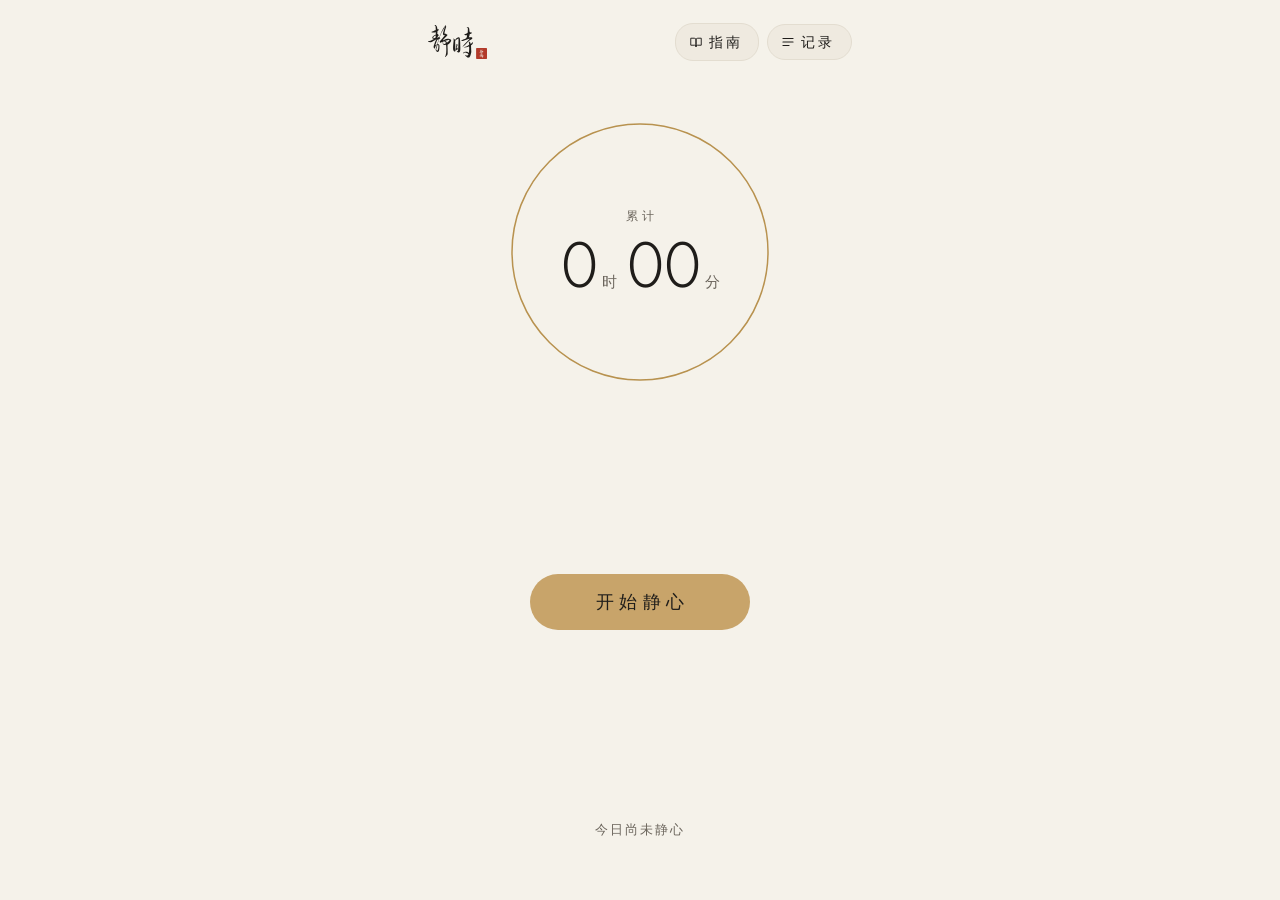
==== index.html @ 2accb222 "v0.6.0：首页加「指南」入口（含两张图解）；第一次在微信里打开时引导收进浮窗 Co-Authored-By: Claude Opus 5.5 <noreply@anthropic.com>" ====
<!doctype html>
<html lang="zh-CN">
<head>
<meta charset="utf-8">
<meta name="viewport" content="width=device-width, initial-scale=1, viewport-fit=cover">
<meta name="theme-color" content="#F5F2EA">
<meta name="apple-mobile-web-app-capable" content="yes">
<meta name="mobile-web-app-capable" content="yes">
<meta name="apple-mobile-web-app-status-bar-style" content="default">
<meta name="apple-mobile-web-app-title" content="静时">
<meta name="format-detection" content="telephone=no">
<meta name="robots" content="noindex, nofollow">
<title>静时</title>
<meta name="description" content="只记录静心的时长。放下手机开始，拿起或解锁自动停止；超过五分半才计入累计。">
<meta property="og:type" content="website">
<meta property="og:title" content="静时 · 静心计时">
<meta property="og:description" content="只记录静心的时长。放下手机开始，拿起或解锁自动停止；超过五分半才计入累计。">
<meta property="og:url" content="https://artemislin.github.io/jingshi/">
<meta property="og:image" content="https://artemislin.github.io/jingshi/icons/icon-512.png">
<meta property="og:image:width" content="512">
<meta property="og:image:height" content="512">
<meta itemprop="name" content="静时 · 静心计时">
<meta itemprop="description" content="只记录静心的时长。放下手机开始，拿起或解锁自动停止；超过五分半才计入累计。">
<meta itemprop="image" content="https://artemislin.github.io/jingshi/icons/icon-512.png">
<link rel="manifest" href="manifest.webmanifest">
<link rel="apple-touch-icon" href="icons/icon-180.png">
<link rel="icon" href="icons/icon-180.png">
<link rel="preload" href="fonts/jost.woff2" as="font" type="font/woff2" crossorigin>
<link rel="stylesheet" href="css/app.css">
<script type="module" src="js/app.js"></script>
</head>
<body>
<img src="icons/icon-512.png" alt="" aria-hidden="true" width="300" height="300" style="position:absolute;left:-9999px;top:0;width:300px;height:300px">

<main id="home" class="screen">
  <header class="bar">
    <img class="logo" src="icons/logo.svg" alt="静时">
    <div class="bar-right">
    <a id="toGuide" class="tab" href="guide.html">
      <svg width="14" height="14" viewBox="0 0 24 24" aria-hidden="true"><path d="M3 5.5h6a3 3 0 0 1 3 3V20a2.5 2.5 0 0 0-2.5-2.5H3zM21 5.5h-6a3 3 0 0 0-3 3V20a2.5 2.5 0 0 1 2.5-2.5H21z" fill="none" stroke="currentColor" stroke-width="1.6" stroke-linejoin="round"></path></svg>
      <span>指南</span>
    </a>
    <button id="toRecords" class="tab" type="button">
      <svg width="14" height="14" viewBox="0 0 14 14" aria-hidden="true"><path d="M2 3.5h10M2 7h10M2 10.5h6" fill="none" stroke="currentColor" stroke-width="1.2" stroke-linecap="round"></path></svg>
      <span>记录</span>
      <span class="dot" id="recDot" hidden></span>
    </button>
    </div>
  </header>
  <div class="ring" id="ring">
    <svg width="264" height="264" viewBox="0 0 264 264" aria-hidden="true">
      <circle cx="132" cy="132" r="128" fill="none" stroke="#B8924F" stroke-width="1.5"></circle>
    </svg>
    <div class="ring-in">
      <div class="label">累计</div>
      <div class="total" id="total">
        <span class="num" id="totH">0</span><span class="unit">时</span>
        <span class="num" id="totM">00</span><span class="unit">分</span>
      </div>
    </div>
    <div class="gain" id="gain" aria-live="polite">本次 <span class="num" id="gainV"></span></div>
    <div class="miss" id="miss" aria-live="polite">本次 <span class="num" id="missV"></span><span class="seal">不<br>计</span></div>
  </div>
  <div class="cta"><button id="start" class="pill" type="button">开始静心</button></div>
  <footer class="today" id="today"></footer>
</main>

<section id="sit" class="sit" hidden aria-live="polite">
  <button class="count" id="count" type="button" aria-label="取消这次静心">
    <span class="count-n" id="countN">5</span>
    <span class="count-tip">再点一下取消</span>
  </button>
  <div class="core">
    <div class="halo" aria-hidden="true"></div>
    <div class="core-glow" aria-hidden="true"></div>
    <div class="sit-title" id="sitTitle">进入静心</div>
    <svg class="phrase" viewBox="0 0 291.1 103.4" role="img" aria-label="静心中"><path d="M22.1 0.3L22.1 0.3Q24.5-0.1 24.9 0.1Q25.3 0.3 26.1 1.5L26.1 1.5Q27.7 3.1 28.1 3.9L28.1 3.9Q29.7 7.1 30.1 12.3L30.1 12.3Q30.1 13.1 30.3 13.5Q30.5 13.9 31.3 13.5L31.3 13.5Q32.1 13.5 32.7 14.1Q33.3 14.7 34.5 14.9Q35.7 15.1 35.7 15.5L35.7 15.5Q35.7 15.9 32.1 18.7L32.1 18.7Q30.5 19.5 30.5 19.9L30.5 19.9Q30.5 20.7 30.3 24.3Q30.1 27.9 30.1 28.7L30.1 28.7Q30.5 29.1 30.9 29.1L30.9 29.1Q32.5 29.5 32.9 30.3L32.9 30.3Q32.9 30.7 33.7 31.3Q34.5 31.9 34.5 32.3L34.5 32.3Q34.5 34.3 32.9 35.5L32.9 35.5Q32.1 36.3 31.3 37.5Q30.5 38.7 30.1 39.5L30.1 39.5Q28.5 40.3 28.9 41.1L28.9 41.1Q29.7 41.1 29.7 41.1L29.7 41.1Q30.1 41.1 31.1 40.5Q32.1 39.9 32.1 39.9L32.1 39.9Q32.5 39.5 34.5 39.5Q36.5 39.5 36.7 39.1Q36.9 38.7 37.9 35.3Q38.9 31.9 39.3 31.1L39.3 31.1L40.9 27.9Q42.9 23.5 45.9 17.1Q48.9 10.7 51.7 7.5L51.7 7.5L52.9 5.1Q53.7 3.9 54.3 2.9Q54.9 1.9 55.1 1.3Q55.3 0.7 55.7 0.7L55.7 0.7Q55.7 0.7 56.9 1.9Q58.1 3.1 58.1 3.5L58.1 3.5Q58.1 4.3 58.3 4.7Q58.5 5.1 58.3 6.1Q58.1 7.1 57.9 8.3Q57.7 9.5 56.1 12.7L56.1 12.7Q54.9 17.1 53.7 22.3Q52.5 27.5 52.9 27.5L52.9 27.5Q52.9 27.9 54.9 27.9L54.9 27.9Q56.9 27.9 57.7 28.3Q58.5 28.7 59.7 29.5L59.7 29.5Q60.1 29.9 61.3 30.9Q62.5 31.9 62.5 32.5Q62.5 33.1 61.3 34.3Q60.1 35.5 59.5 36.5Q58.9 37.5 58.5 37.5L58.5 37.5Q56.9 37.9 53.3 43.1L53.3 43.1Q47.7 49.1 48.1 49.5L48.1 49.5Q48.5 49.5 51.3 48.3L51.3 48.3Q58.5 45.1 63.3 44.7L63.3 44.7Q68.9 43.9 71.3 46.3L71.3 46.3Q72.9 47.1 73.3 47.1L73.3 47.1Q73.7 47.5 74.1 48.5Q74.5 49.5 74.5 50.7L74.5 50.7Q74.1 51.5 73.5 53.1Q72.9 54.7 71.3 56.3L71.3 56.3Q70.5 57.5 68.5 59.3Q66.5 61.1 65.7 61.9L65.7 61.9Q63.3 63.1 63.1 63.5Q62.9 63.9 62.9 64.3L62.9 64.3Q62.9 65.1 62.9 71.9L62.9 71.9Q63.3 77.1 63.3 84.1Q63.3 91.1 63.3 92.3L63.3 92.3Q62.9 95.1 61.9 97.1Q60.9 99.1 60.9 99.1L60.9 99.1Q60.5 99.1 60.3 98.9Q60.1 98.7 59.7 98.7L59.7 98.7Q58.9 99.5 57.7 102.3L57.7 102.3Q56.9 103.1 56.1 103.3Q55.3 103.5 55.1 103.3Q54.9 103.1 55.3 102.7L55.3 102.7Q55.7 101.1 56.9 97.5L56.9 97.5Q59.3 90.7 58.9 76.3L58.9 76.3Q58.9 69.5 58.5 67.5L58.5 67.5Q58.5 65.5 58.3 65.1Q58.1 64.7 57.7 64.3L57.7 64.3Q56.9 63.9 56.3 63.9Q55.7 63.9 53.9 64.1Q52.1 64.3 51.3 63.9L51.3 63.9Q48.9 63.1 47.7 60.3L47.7 60.3Q47.3 58.7 47.3 56.3Q47.3 53.9 46.9 53.9Q46.5 53.9 42.9 55.7Q39.3 57.5 39.1 57.5Q38.9 57.5 38.1 55.5L38.1 55.5Q37.7 53.9 37.9 53.5Q38.1 53.1 39.7 51.1L39.7 51.1Q45.3 45.1 50.5 38.3L50.5 38.3Q52.1 36.7 53.1 34.9Q54.1 33.1 53.7 32.3L53.7 32.3Q52.9 31.9 51.3 33.1L51.3 33.1Q50.5 33.1 49.7 31.9L49.7 31.9Q47.7 30.7 48.1 27.9L48.1 27.9Q48.1 25.9 49.7 21.1L49.7 21.1Q50.5 18.7 51.7 14.7L51.7 14.7Q53.7 7.5 54.5 5.9L54.5 5.9Q54.9 5.5 55.3 4.3Q55.7 3.1 55.7 2.7L55.7 2.7Q55.3 2.7 55.3 2.7Q55.3 2.7 54.5 4.1Q53.7 5.5 53.7 5.7Q53.7 5.9 53.1 7.1Q52.5 8.3 52.1 9.1L52.1 9.1Q52.1 10.3 50.5 12.9Q48.9 15.5 48.1 15.9L48.1 15.9Q47.7 16.3 47.3 17.7Q46.9 19.1 46.1 20.3L46.1 20.3Q42.9 24.7 38.5 36.3L38.5 36.3Q37.3 39.5 37.3 39.7Q37.3 39.9 38.5 41.1Q39.7 42.3 39.3 42.7L39.3 42.7Q39.3 43.5 37.3 44.7L37.3 44.7Q36.1 44.7 36.1 45.1L36.1 45.1Q35.7 45.5 33.5 52.7Q31.3 59.9 31.3 61.1L31.3 61.1Q31.3 61.5 32.5 61.5L32.5 61.5Q33.3 61.9 33.9 62.1Q34.5 62.3 35.7 63.9L35.7 63.9Q36.5 65.1 36.7 66.3Q36.9 67.5 36.9 70.3L36.9 70.3Q36.9 75.9 35.7 81.5L35.7 81.5Q35.3 84.3 33.9 85.5Q32.5 86.7 30.5 86.7L30.5 86.7Q28.9 86.7 26.9 84.3L26.9 84.3Q25.3 82.7 24.9 81.7Q24.5 80.7 24.5 79.1L24.5 79.1Q24.9 77.1 25.7 73.9L25.7 73.9Q28.9 64.3 28.5 64.3L28.5 64.3Q28.1 64.3 26.9 65.5L26.9 65.5Q25.7 66.7 24.7 68.1Q23.7 69.5 23.7 70.3L23.7 70.3Q23.7 71.1 22.9 72.7Q22.1 74.3 22.1 75.1L22.1 75.1Q22.1 75.9 21.9 76.1Q21.7 76.3 21.3 76.3L21.3 76.3Q20.9 76.3 20.7 76.1Q20.5 75.9 19.7 75.1L19.7 75.1Q17.3 71.9 18.1 69.9L18.1 69.9Q18.1 69.1 18.1 68.7L18.1 68.7Q18.1 66.7 20.9 60.3L20.9 60.3Q21.7 56.3 24.9 50.3L24.9 50.3Q27.3 45.9 26.9 45.9L26.9 45.9Q26.1 45.9 23.1 48.1Q20.1 50.3 17.3 51.5L17.3 51.5Q11.7 55.5 8.1 55.5L8.1 55.5Q4.9 56.3 2.1 54.3L2.1 54.3Q1.3 53.9 0.5 52.9Q-0.3 51.9 0.1 51.5L0.1 51.5Q0.1 51.5 2.1 51.7Q4.1 51.9 5.3 51.5L5.3 51.5Q6.9 51.1 12.9 48.3Q18.9 45.5 18.9 45.5L18.9 45.5Q18.9 45.1 17.9 44.3Q16.9 43.5 16.1 43.9L16.1 43.9Q15.3 43.9 14.5 43.3Q13.7 42.7 13.7 41.5L13.7 41.5Q13.7 38.7 16.1 36.3L16.1 36.3Q18.9 33.9 23.7 31.1L23.7 31.1L25.3 30.3L24.9 27.1Q24.9 23.5 24.9 23.5L24.9 23.5Q24.9 23.1 23.5 23.5Q22.1 23.9 21.7 23.9L21.7 23.9Q21.3 24.3 18.1 24.5Q14.9 24.7 13.7 24.3L13.7 24.3Q12.9 24.3 11.9 23.7Q10.9 23.1 10.9 22.3L10.9 22.3Q11.7 22.3 14.1 21.3Q16.5 20.3 16.5 20.3L16.5 20.3Q17.3 20.3 22.5 17.1L22.5 17.1Q24.9 16.3 24.9 15.9L24.9 15.9Q24.9 15.1 24.7 9.9Q24.5 4.7 24.1 3.9Q23.7 3.1 23.1 2.3Q22.5 1.5 21.7 1.5L21.7 1.5Q20.5 0.7 21.7 0.3L21.7 0.3Q21.7 0.3 22.1 0.3ZM24.9 37.1L24.9 37.1Q25.3 33.9 24.5 33.9L24.5 33.9Q24.5 33.9 22.9 34.3L22.9 34.3Q21.3 35.1 18.9 36.9Q16.5 38.7 16.5 39.5L16.5 39.5Q16.5 40.3 16.9 40.9Q17.3 41.5 17.7 41.5L17.7 41.5Q18.1 41.9 20.1 42.3L20.1 42.3Q22.9 43.1 23.7 41.1L23.7 41.1Q24.5 40.3 24.9 37.1ZM34.5 45.9L34.5 45.9Q33.7 45.5 32.9 45.9L32.9 45.9Q32.1 46.3 30.5 47.9Q28.9 49.5 28.5 50.7L28.5 50.7Q27.7 51.9 27.3 54.1Q26.9 56.3 26.1 57.5L26.1 57.5L24.9 61.5Q23.3 65.1 24.5 65.1L24.5 65.1Q24.5 65.1 25.7 64.3L25.7 64.3Q26.9 63.1 28.3 62.5Q29.7 61.9 29.7 61.5L29.7 61.5Q30.1 60.3 32.3 53.1Q34.5 45.9 34.5 45.9ZM68.5 48.3L68.5 48.3Q67.7 47.5 65.3 48.3L65.3 48.3Q62.5 48.7 58.9 49.7Q55.3 50.7 55.3 51.1L55.3 51.1Q55.3 51.5 56.5 51.9Q57.7 52.3 58.3 52.7Q58.9 53.1 59.7 54.7L59.7 54.7Q60.9 57.1 61.1 57.1Q61.3 57.1 62.9 55.9Q64.5 54.7 66.1 53.5L66.1 53.5Q68.1 51.9 68.7 50.3Q69.3 48.7 68.5 48.3ZM54.5 53.5L54.5 53.5Q52.1 52.7 50.1 53.1L50.1 53.1Q49.7 53.1 49.3 53.3Q48.9 53.5 48.5 54.3L48.5 54.3Q48.1 55.5 48.3 56.7Q48.5 57.9 48.9 58.7L48.9 58.7Q49.7 61.9 52.1 61.5L52.1 61.5Q52.5 61.5 54.7 60.5Q56.9 59.5 56.9 59.1L56.9 59.1Q58.1 58.7 56.9 56.7L56.9 56.7Q56.1 53.9 54.5 53.5ZM32.5 64.3L32.5 64.3Q32.1 63.9 31.5 63.5Q30.9 63.1 30.7 63.5Q30.5 63.9 30.1 66.3L30.1 66.3Q29.7 70.3 27.3 75.5L27.3 75.5Q26.1 79.1 26.9 80.3L26.9 80.3Q26.9 80.7 27.7 81.5L27.7 81.5Q28.9 83.1 29.7 82.9Q30.5 82.7 31.3 80.7L31.3 80.7Q32.5 78.3 33.1 73.1Q33.7 67.9 33.3 65.5L33.3 65.5Q32.9 64.7 32.5 64.3ZM110.1 44.7L110.1 44.7Q110.9 43.1 112.9 45.1L112.9 45.1Q114.1 47.1 117.3 52.3L117.3 52.3Q119.7 57.9 120.1 57.9L120.1 57.9Q120.1 57.9 121.3 56.7L121.3 56.7Q121.7 55.5 122.5 55.5Q123.3 55.5 123.3 58.9Q123.3 62.3 122.5 62.9Q121.7 63.5 123.3 66.3L123.3 66.3Q124.5 67.9 124.5 68.7Q124.5 69.5 123.3 69.9L123.3 69.9Q122.9 70.7 121.7 70.3Q120.5 69.9 119.7 69.9L119.7 69.9L118.5 69.9L115.7 67.9Q111.3 63.5 110.1 60.7Q108.9 57.9 108.9 53.1L108.9 53.1Q108.9 48.7 110.1 44.7ZM178.9 33.5L178.9 33.5Q183.3 32.7 188.9 37.1L188.9 37.1Q190.5 39.1 191.1 40.5Q191.7 41.9 192.9 44.7L192.9 44.7Q193.7 48.7 193.7 52.7Q193.7 56.7 192.9 57.9L192.9 57.9Q190.1 62.3 188.9 63.5Q187.7 64.7 185.7 65.1L185.7 65.1Q184.5 66.3 183.3 66.7L183.3 66.7Q182.9 67.1 182.1 67.1Q181.3 67.1 181.3 66.7L181.3 66.7Q181.3 66.3 182.9 63.9L182.9 63.9Q186.9 59.5 187.7 50.7L187.7 50.7Q188.5 41.9 184.5 37.1L184.5 37.1Q183.3 36.3 181.7 35.5Q180.1 34.7 179.7 34.7L179.7 34.7Q177.3 34.7 175.5 36.1Q173.7 37.5 167.3 43.1L167.3 43.1Q162.1 48.7 159.3 50.5Q156.5 52.3 152.5 52.3L152.5 52.3Q149.7 52.3 146.3 50.1Q142.9 47.9 140.9 45.1L140.9 45.1Q140.5 43.5 140.5 43.1L140.5 43.1Q139.7 42.7 140.5 42.7L140.5 42.7Q141.7 42.7 143.3 44.7L143.3 44.7Q144.9 45.1 146.9 46.3L146.9 46.3L150.5 47.9L152.5 47.5Q155.3 47.5 158.1 46.1Q160.9 44.7 168.5 39.1L168.5 39.1Q175.3 34.3 178.9 33.5ZM272.1 4.7L272.1 4.7Q274.5 5.9 275.3 8.3L275.3 8.3Q276.9 9.9 276.9 11.5L276.9 11.5Q277.3 17.1 276.1 18.3L276.1 18.3Q276.1 19.5 276.1 20.5Q276.1 21.5 275.3 23.9L275.3 23.9Q275.3 25.9 275.7 26.3Q276.1 26.7 277.3 26.7L277.3 26.7Q281.3 25.9 284.5 26.3L284.5 26.3Q285.7 26.3 287.7 26.9Q289.7 27.5 290.1 28.1Q290.5 28.7 290.9 29.9Q291.3 31.1 290.9 32.3L290.9 32.3Q290.5 34.7 285.7 39.9L285.7 39.9Q283.7 42.3 280.7 45.1Q277.7 47.9 276.9 48.3L276.9 48.3Q275.3 48.7 275.3 49.1L275.3 49.1Q274.5 50.7 274.5 57.9L274.5 57.9Q274.5 62.3 274.1 66.7L274.1 66.7Q273.3 75.9 274.1 86.7L274.1 86.7Q274.1 89.9 273.7 91.5Q273.3 93.1 272.7 94.1Q272.1 95.1 272.1 95.9L272.1 95.9Q271.7 96.7 271.1 98.1Q270.5 99.5 270.5 99.5L270.5 99.5Q268.9 99.5 268.5 96.3L268.5 96.3Q268.5 93.5 268.3 93.5Q268.1 93.5 267.3 87.1Q266.5 80.7 266.9 71.1Q267.3 61.5 267.3 57.5L267.3 57.5L267.3 52.3L265.3 52.3Q262.5 52.3 261.7 52.3L261.7 52.3Q261.3 52.3 260.1 50.9Q258.9 49.5 258.5 48.7L258.5 48.7Q258.1 47.5 258.1 45.3Q258.1 43.1 258.5 43.1L258.5 43.1Q258.9 43.1 260.1 43.9Q261.3 44.7 261.7 45.1L261.7 45.1Q262.5 46.7 264.5 46.7L264.5 46.7Q265.7 46.7 266.5 46.3L266.5 46.3L267.3 45.5L267.7 39.5Q267.7 33.9 267.1 33.7Q266.5 33.5 262.7 35.3Q258.9 37.1 257.7 38.3L257.7 38.3Q252.9 40.7 248.9 40.7L248.9 40.7Q245.7 40.7 244.1 39.5L244.1 39.5Q242.9 39.1 241.7 37.7Q240.5 36.3 240.5 35.9L240.5 35.9Q240.5 35.5 240.9 35.9L240.9 35.9Q240.9 35.9 242.1 35.9L242.1 35.9Q244.5 37.1 249.3 35.9L249.3 35.9Q253.7 33.9 258.1 32.7L258.1 32.7Q260.9 32.3 261.7 31.9L261.7 31.9Q266.5 30.3 267.7 29.1L267.7 29.1Q268.1 29.1 268.1 24.7Q268.1 20.3 268.5 16.1Q268.9 11.9 268.9 10.3L268.9 10.3Q269.3 8.7 269.1 8.1Q268.9 7.5 268.5 6.7L268.5 6.7Q267.7 4.7 267.9 4.3Q268.1 3.9 268.7 3.9Q269.3 3.9 270.5 4.1Q271.7 4.3 272.1 4.7ZM286.1 29.1L286.1 29.1Q285.7 27.9 281.7 28.7L281.7 28.7Q279.7 29.1 278.9 29.1L278.9 29.1Q276.9 29.1 276.1 30.3L276.1 30.3Q275.3 30.7 274.9 35.3Q274.5 39.9 274.9 39.9Q275.3 39.9 279.5 36.5Q283.7 33.1 284.1 32.3L284.1 32.3Q284.5 31.1 285.3 30.5Q286.1 29.9 286.1 29.1Z" fill="#1F1D1A"></path></svg>
  </div>
  <div class="sit-foot">
    <div class="sit-hint" id="sitHint">5 秒后进入静心状态
请不要离开此页面</div>
  </div>
</section>

<section id="records" class="screen" hidden>
  <header class="bar3">
    <button id="back" class="tab back" type="button">
      <svg width="8" height="14" viewBox="0 0 8 14" aria-hidden="true"><path d="M7 1 L1 7 L7 13" fill="none" stroke="currentColor" stroke-width="1.3" stroke-linecap="round" stroke-linejoin="round"></path></svg>
      <span>返回首页</span>
    </button>
    <button id="toBackup" class="tab backup" type="button">备份<span class="dot" id="bakDot" hidden></span></button>
  </header>
  <h1 class="page-title">静心记录</h1>
  <button class="warn" id="bakWarn" type="button" hidden></button>
  <div class="stats">
    <div class="stat"><span class="stat-k">累计</span><span class="stat-v"><span class="num" id="sH">0</span><small> 时 </small><span class="num" id="sM">00</span><small> 分</small></span></div>
    <div class="stat"><span class="stat-k">有效</span><span class="stat-v"><span class="num" id="sN">0</span><small> 次</small></span></div>
    <div class="stat"><span class="stat-k">已连续</span><span class="stat-v"><span class="num" id="sCur">0</span><small> 天</small></span><span class="stat-sub">最长连续 <span class="num" id="sLong">0</span> 天</span></div>
  </div>
  <div class="yearbar">
    <button id="yearBtn" class="yearbtn" type="button" aria-label="选择年月">
      <span class="num" id="yearLabel"></span>
      <svg width="12" height="8" viewBox="0 0 12 8" aria-hidden="true"><path d="M1 1.5 L6 6.5 L11 1.5" fill="none" stroke="#6B655C" stroke-width="1.3"></path></svg>
    </button>
    <span class="hint" id="rowHint">左滑记录可删除</span>
  </div>
  <div id="list"></div>
</section>

<div id="picker" class="sheet-wrap" hidden>
  <div class="backdrop" data-close></div>
  <div class="sheet" role="dialog" aria-label="选择年月">
    <div class="handle"></div>
    <h2>选择年月</h2>
    <div class="pick-years">
      <div class="chips" id="pickYears"></div>
      <div class="pick-sum" id="pickSum"></div>
    </div>
    <div class="months" id="pickMonths"></div>
  </div>
</div>

<div id="backup" class="sheet-wrap" hidden>
  <div class="backdrop" data-close></div>
  <div class="sheet" role="dialog" aria-label="备份">
    <div class="handle"></div>
    <h2>备份</h2>
    <p class="status" id="syncStatus"></p>
    <label class="field">私有仓库
      <input id="repo" type="text" autocomplete="off" autocapitalize="off" spellcheck="false" placeholder="你的用户名/jingshi-data">
    </label>
    <label class="field">钥匙（Token）
      <input id="token" type="password" autocomplete="off" autocapitalize="off" spellcheck="false" placeholder="github_pat_…">
    </label>
    <button id="saveSync" class="pill wide" type="button">保存并同步</button>
    <a class="guide-link" href="guide.html#backup">不会设置？看教程，可以交给 AI 一步步完成 ›</a>
    <div class="files">
      <button id="exportBtn" class="ghost" type="button">导出备份文件</button>
      <label class="ghost">导入备份文件<input id="importFile" type="file" accept="application/json,.json" hidden></label>
    </div>
    <p class="ver" id="ver"></p>
  </div>
</div>

<div id="askSheet" class="sheet-wrap" hidden>
  <div class="backdrop"></div>
  <div class="sheet" role="dialog" aria-labelledby="askTitle">
    <div class="handle"></div>
    <h2 id="askTitle">上次静心没有正常结束</h2>
    <p class="status" id="askText"></p>
    <button class="pill wide choice" id="askNow" type="button"></button>
    <button class="choice ghostish" id="askLeft" type="button"></button>
    <button class="choice plain" id="askDrop" type="button">这次不记</button>
  </div>
</div>

<div id="onboard" class="onboard" hidden>
  <svg class="ob-arrow" viewBox="0 0 110 130" aria-hidden="true">
    <defs><marker id="obh" viewBox="0 0 10 10" refX="6" refY="5" markerWidth="5" markerHeight="5" orient="auto"><path d="M0 0L10 5L0 10z" fill="#F2E3C4"></path></marker></defs>
    <path d="M14 122 C 30 70, 60 46, 92 14" fill="none" stroke="#F2E3C4" stroke-width="3.5" stroke-linecap="round" marker-end="url(#obh)"></path>
  </svg>
  <div class="ob-card" role="dialog" aria-labelledby="obTitle">
    <p class="ob-kicker">第一次来</p>
    <h2 id="obTitle">把静时收进微信浮窗</h2>
    <ol class="ob-steps">
      <li><span class="n">1</span><span>点右上角的「···」</span></li>
      <li><span class="n">2</span><span>在弹出的菜单里选「浮窗」</span></li>
      <li><span class="n">3</span><span>以后静心时，点微信侧边的小便签，就能回到静时</span></li>
    </ol>
    <button class="pill wide" id="obOk" type="button">我知道了</button>
    <a class="ob-more" id="obMore" href="guide.html">看图解和备份方法 ›</a>
  </div>
</div>

<div id="toast" class="toast" role="status" aria-live="polite"></div>

</body>
</html>
---- css/app.css ----
/* 静时 · D 版：A 的米白底 + B 的布局 */

@font-face {
  font-family: 'Jost';
  src: url('../fonts/jost.woff2') format('woff2');
  font-weight: 100 900;
  font-display: swap;
}

:root {
  --bg: #F5F2EA;
  --sheet: #FBF9F4;
  --ink: #1F1D1A;
  --muted: #6B655C;
  --faint: #B5AFA4;
  --line: #E3DDD0;
  --line2: #E8E3D8;
  --gold: #B8924F;
  --gold-btn: #C8A46A;
  --gold-text: #7F5F2C;
  --red: #B23A2A;
  --cell: #EFEAE0;
  --chip: #F4EAD8;
  --dim: #E0D9CB;
  --dim-ink: #5A544C;
  --top: calc(env(safe-area-inset-top) + 20px);
  --bottom: calc(env(safe-area-inset-bottom) + 32px);
}

html, body {
  margin: 0;
  background: var(--bg);
  color: var(--ink);
  font: 300 16px/1.5 "PingFang SC", -apple-system, "Hiragino Sans GB", "Noto Sans SC", sans-serif;
  -webkit-font-smoothing: antialiased;
  -webkit-text-size-adjust: 100%;
  -webkit-tap-highlight-color: transparent;
  -webkit-touch-callout: none;
  user-select: none;
  -webkit-user-select: none;
}

button {
  font: inherit;
  color: inherit;
  background: none;
  border: 0;
  padding: 0;
  margin: 0;
  cursor: pointer;
}

[hidden] { display: none !important; }

.num { font-family: 'Jost', "PingFang SC", sans-serif; }

.screen {
  min-height: 100dvh;
  max-width: 480px;
  margin: 0 auto;
  box-sizing: border-box;
  padding: var(--top) 28px var(--bottom);
  display: flex;
  flex-direction: column;
}

.link {
  font-size: 14px;
  letter-spacing: 0.2em;
  min-height: 44px;
  min-width: 44px;
  display: flex;
  align-items: center;
  justify-content: flex-end;
}

/* ---------- 首页 ---------- */

.bar { display: flex; justify-content: space-between; align-items: center; height: 44px; }
.logo { height: 34px; width: auto; display: block; }
.tab {
  flex: none; white-space: nowrap;
  height: 36px; padding: 0 16px 0 13px; border-radius: 18px;
  background: var(--cell); border: 1px solid var(--line);
  display: flex; align-items: center; gap: 6px;
  font-size: 14px; letter-spacing: 0.2em; color: var(--ink);
}
.tab { position: relative; }
a.tab { color: var(--ink); text-decoration: none; }
.bar-right { display: flex; align-items: center; gap: 8px; }

/* 第一次在微信里打开：教用户把静时收进浮窗 */
.onboard { position: fixed; inset: 0; z-index: 40; background: rgba(24, 21, 17, 0.8); }
.ob-arrow { position: absolute; top: calc(env(safe-area-inset-top) + 2px); right: 20px; width: 110px; height: 130px; }
.ob-card {
  position: absolute; left: 24px; right: 24px; top: calc(env(safe-area-inset-top) + 150px);
  max-width: 440px; margin: 0 auto; box-sizing: border-box;
  background: var(--sheet); border-radius: 24px; padding: 26px 24px 18px;
  display: flex; flex-direction: column; gap: 14px;
}
.ob-kicker { margin: 0; font-size: 13px; letter-spacing: 0.3em; color: var(--gold-text); }
.ob-card h2 { margin: 0; font-size: 22px; font-weight: 400; letter-spacing: 0.12em; }
.ob-steps { list-style: none; margin: 4px 0 6px; padding: 0; display: flex; flex-direction: column; gap: 12px; }
.ob-steps li { display: flex; gap: 12px; align-items: flex-start; font-size: 15px; line-height: 1.6; }
.ob-steps .n {
  flex: none; width: 24px; height: 24px; margin-top: 1px; border-radius: 50%; border: 1px solid var(--gold);
  color: var(--gold-text); font-family: 'Jost', sans-serif; font-size: 13px;
  display: flex; align-items: center; justify-content: center;
}
.ob-more { padding: 6px 0; text-align: center; font-size: 13px; letter-spacing: 0.05em; color: var(--gold-text); text-decoration: none; }
.tab:active { filter: brightness(0.96); }
.dot { position: absolute; top: 3px; right: 5px; width: 9px; height: 9px; border-radius: 50%; background: var(--red); box-shadow: 0 0 0 2px var(--bg); }
.warn {
  margin-top: 12px; width: 100%; padding: 10px 14px; border-radius: 12px; text-align: left;
  background: #F6E4DF; color: var(--red); font-size: 13px; line-height: 1.6; letter-spacing: 0.04em;
}
.choice { width: 100%; min-height: 54px; border-radius: 27px; display: flex; flex-direction: column; align-items: center; justify-content: center; gap: 2px; padding: 6px 16px; box-sizing: border-box; font-size: 15px; letter-spacing: 0.08em; }
.choice small { font-size: 12px; letter-spacing: 0.04em; opacity: 0.8; }
.choice.ghostish { border: 1px solid var(--line); background: #fff; }
.choice.plain { min-height: 44px; font-size: 14px; color: var(--muted); }

.ring { margin: 56px auto 0; width: 264px; height: 264px; position: relative; flex: none; }
.ring svg { position: absolute; left: 0; top: 0; }
.ring-in {
  position: absolute; inset: 0;
  display: flex; flex-direction: column; align-items: center; justify-content: center; gap: 8px;
}
.label { font-size: 12px; letter-spacing: 0.4em; padding-left: 0.4em; color: var(--muted); }
.total { display: flex; align-items: baseline; gap: 4px; }
.total .num { font-size: 64px; font-weight: 300; line-height: 1; }
.total #totM { margin-left: 6px; }
.total.long .num { font-size: 50px; }
.unit { font-size: 15px; color: var(--muted); }

/* 出定结果就在圆环里：有效 → 圆环一亮、上方浮出「本次 +时长」、累计往上涨；不计 → 下方「本次 时长」+ 朱印「不计」 */
.ring svg circle { transition: stroke 0.8s ease, stroke-width 0.8s ease; }
.ring.lit svg circle { stroke: #C9A15A; stroke-width: 2.2; }
.gain {
  position: absolute; left: 0; right: 0; top: 42px; text-align: center;
  font-size: 15px; letter-spacing: 0.12em; color: var(--gold-text);
  opacity: 0; transform: translateY(6px); transition: opacity 0.6s ease, transform 0.6s ease; pointer-events: none;
}
.gain .num { font-size: 21px; letter-spacing: 0.03em; }
.gain.show { opacity: 1; transform: translateY(0); }
.miss {
  position: absolute; left: 0; right: 0; bottom: 34px;
  display: flex; justify-content: center; align-items: center; gap: 10px;
  font-size: 15px; letter-spacing: 0.1em; color: var(--muted);
  opacity: 0; transition: opacity 0.6s ease; pointer-events: none;
}
.miss .num { font-size: 21px; letter-spacing: 0.03em; color: var(--ink); }
.miss.show { opacity: 1; }
.seal {
  display: inline-flex; align-items: center; justify-content: center; width: 36px; height: 36px; box-sizing: border-box;
  border-radius: 3px; background: var(--red); color: #F8EFE6;
  font-size: 13px; line-height: 1.05; letter-spacing: 0; text-align: center;
  transform: rotate(-4deg);
}
.miss.show .seal { animation: stamp 0.45s cubic-bezier(0.2, 0.8, 0.3, 1.2) both; }
@keyframes stamp {
  0% { transform: rotate(-4deg) scale(1.8); opacity: 0; }
  100% { transform: rotate(-4deg) scale(1); opacity: 1; }
}

.cta { flex: 1; min-height: 120px; display: flex; align-items: center; justify-content: center; }
.pill {
  width: 220px; height: 56px; border-radius: 28px;
  background: var(--gold-btn); color: var(--ink);
  font-size: 18px; font-weight: 400; letter-spacing: 0.3em; padding-left: 0.3em;
  transition: transform 0.15s ease, filter 0.15s ease;
}
.pill:active { transform: scale(0.98); filter: brightness(0.95); }
.pill:disabled { opacity: 0.6; }

.today {
  min-height: 48px;
  display: flex; flex-direction: column; align-items: center; gap: 6px;
  font-size: 13px; letter-spacing: 0.15em; color: var(--muted);
}
.today .num { font-size: 15px; font-weight: 400; color: var(--ink); letter-spacing: 0.05em; }
.today .bad { font-size: 12px; letter-spacing: 0.1em; color: var(--red); }

/* ---------- 静心中 ---------- */

.sit {
  position: fixed; inset: 0; z-index: 10;
  background: var(--bg);
  display: flex; flex-direction: column; align-items: center; justify-content: center; gap: 28px;
  transition: background-color 1.2s ease;
}
/* 缓冲期过后：整页比米白稍暗一点，表示已进入静心 */
.sit.armed { background: var(--dim); }
.sit.armed .count { display: none; }
.sit.armed .sit-title, .sit.armed .sit-hint { color: var(--dim-ink); }

.count {
  width: 140px; height: 140px; box-sizing: border-box; border-radius: 50%;
  border: 1px solid #D9D3C6;
  display: flex; flex-direction: column; align-items: center; justify-content: center; gap: 6px;
  color: var(--muted);
}
.count-n { font-family: 'Jost', sans-serif; font-size: 40px; font-weight: 300; line-height: 1; }
.count-tip { font-size: 11px; letter-spacing: 0.15em; padding-left: 0.15em; }

/* 静心中：金色柔光随呼吸涨落（8 秒一呼一吸），里层光核 + 外层光晕，外层慢半拍；中间草书「静心中」 */
.core { position: relative; display: flex; align-items: center; justify-content: center; }
.halo, .core-glow, .phrase { display: none; }
.sit.armed .core { width: 260px; height: 260px; }
.sit.armed .sit-title { display: none; }
.sit.armed .phrase { display: block; position: relative; height: 40px; width: auto; opacity: 0.72; }
.sit.armed .core-glow {
  display: block; position: absolute; left: 30px; top: 30px; width: 200px; height: 200px; border-radius: 50%;
  background: radial-gradient(circle, rgba(184, 140, 66, 0.90) 0%, rgba(184, 140, 66, 0.62) 40%, rgba(184, 140, 66, 0.20) 62%, rgba(184, 140, 66, 0) 72%);
  animation: core-breath 8s ease-in-out infinite;
}
.sit.armed .halo {
  display: block; position: absolute; left: -50px; top: -50px; width: 360px; height: 360px; border-radius: 50%;
  background: radial-gradient(circle, rgba(196, 156, 92, 0.42) 0%, rgba(196, 156, 92, 0.22) 40%, rgba(196, 156, 92, 0.06) 60%, rgba(196, 156, 92, 0) 70%);
  animation: halo-breath 8s ease-in-out infinite;
  animation-delay: -7.4s;
}
@keyframes core-breath {
  0%, 100% { transform: scale(0.55); opacity: 0.5; }
  50% { transform: scale(1); opacity: 1; }
}
@keyframes halo-breath {
  0%, 100% { transform: scale(0.62); opacity: 0.2; }
  50% { transform: scale(1.1); opacity: 1; }
}
@media (prefers-reduced-motion: reduce) {
  .sit.armed .core-glow, .sit.armed .halo { animation-duration: 14s; }
}
.sit-title { font-size: 15px; letter-spacing: 0.5em; padding-left: 0.5em; color: var(--muted); }
.sit-foot {
  position: absolute; left: 0; right: 0; bottom: calc(env(safe-area-inset-bottom) + 24px);
  display: flex; flex-direction: column; align-items: center; gap: 10px;
}
.sit-hint { font-size: 12px; letter-spacing: 0.15em; color: var(--muted); text-align: center; padding: 0 28px; line-height: 1.9; white-space: pre-line; }

/* ---------- 静心记录 ---------- */

/* 记录页：第一行左右两个按钮，第二行大标题（iOS 大标题式，窄屏也不挤） */
.bar3 { display: flex; justify-content: space-between; align-items: center; height: 44px; }
.tab.back { padding: 0 15px 0 12px; letter-spacing: 0.1em; gap: 7px; }
.tab.backup { padding: 0 16px; letter-spacing: 0.2em; }
.page-title { margin: 22px 0 0; font-size: 24px; font-weight: 400; letter-spacing: 0.2em; line-height: 1.3; }

.stats {
  margin-top: 14px; padding: 16px 0;
  display: grid; grid-template-columns: repeat(3, minmax(0, 1fr)); gap: 12px;
  border-top: 1px solid var(--line); border-bottom: 1px solid var(--line);
}
.stat { display: flex; flex-direction: column; gap: 6px; }
.stat-k { font-size: 11px; letter-spacing: 0.3em; color: var(--muted); }
.stat-v { font-size: 22px; font-weight: 300; line-height: 1.2; }
.stat-v small { font-size: 12px; color: var(--muted); }
.stat-sub { font-size: 11px; letter-spacing: 0.1em; color: var(--gold-text); }
.stat-sub .num { font-size: 12px; }

.yearbar { margin-top: 8px; display: flex; align-items: center; justify-content: space-between; }
.hint { font-size: 11px; letter-spacing: 0.15em; color: var(--faint); }
.yearbtn { min-height: 44px; display: flex; align-items: center; gap: 8px; font-size: 22px; font-weight: 300; }

.month { scroll-margin-top: calc(env(safe-area-inset-top) + 8px); }
.month + .month { margin-top: 28px; }
.month-head {
  display: flex; justify-content: space-between; align-items: baseline;
  padding: 6px 0 10px; border-bottom: 1px solid var(--line);
}
.month-name { font-size: 13px; letter-spacing: 0.1em; color: var(--gold-text); }
.month-name .num { font-size: 20px; font-weight: 400; }
.month-sum { font-size: 12px; letter-spacing: 0.05em; color: var(--muted); }

.day {
  display: grid; grid-template-columns: 64px minmax(0, 1fr); gap: 8px;
  padding: 12px 0; border-bottom: 1px solid var(--line2);
}
.day-side { display: flex; flex-direction: column; gap: 3px; padding-top: 4px; }
.day-num { font-size: 30px; font-weight: 300; line-height: 1; }
.day-wk { font-size: 11px; letter-spacing: 0.1em; color: var(--muted); }
.day-sum { font-size: 12px; color: var(--gold-text); }
.day-rows { display: flex; flex-direction: column; }

.swipe { position: relative; overflow: hidden; }
.row {
  position: relative; z-index: 1; min-height: 40px; background: var(--bg);
  display: flex; justify-content: space-between; align-items: center;
  transition: transform 0.2s ease;
}
.swipe.open .row { transform: translateX(-76px); }
.del {
  position: absolute; top: 4px; bottom: 4px; right: 0; width: 70px; border-radius: 10px;
  background: var(--red); color: #fff;
  font-size: 14px; font-weight: 400; letter-spacing: 0.2em; padding-left: 0.2em;
}
.row .num { font-size: 16px; letter-spacing: 0.03em; }
.row-dur { display: flex; align-items: baseline; gap: 8px; }
.row.bad { color: var(--red); }
.tag { font-size: 11px; letter-spacing: 0.2em; }

.empty { margin: 80px 0 0; text-align: center; font-size: 14px; letter-spacing: 0.2em; color: var(--muted); }

/* ---------- 底部面板 ---------- */

.sheet-wrap { position: fixed; inset: 0; z-index: 20; display: flex; flex-direction: column; justify-content: flex-end; }
.backdrop { position: absolute; inset: 0; background: rgba(31, 29, 26, 0.35); }
.sheet {
  position: relative; box-sizing: border-box; width: 100%; max-width: 480px; margin: 0 auto;
  max-height: 88dvh; overflow-y: auto;
  background: var(--sheet); border-radius: 24px 24px 0 0;
  padding: 10px 24px calc(env(safe-area-inset-bottom) + 28px);
  display: flex; flex-direction: column; gap: 18px;
  user-select: text; -webkit-user-select: text;
}
.handle { width: 36px; height: 4px; border-radius: 2px; background: #D9D3C6; margin: 0 auto; flex: none; }
.sheet h2 { margin: 0; text-align: center; font-size: 15px; font-weight: 300; letter-spacing: 0.3em; padding-left: 0.3em; }

.pick-years { display: flex; flex-direction: column; gap: 10px; }
.chips { display: flex; flex-wrap: wrap; gap: 10px; }
.chip {
  min-height: 44px; padding: 0 18px; border-radius: 22px; border: 1px solid var(--line);
  font-family: 'Jost', sans-serif; font-size: 17px; font-weight: 400;
}
.chip.on { border-color: var(--gold); background: var(--chip); }
.pick-sum { font-size: 12px; letter-spacing: 0.05em; color: var(--muted); }

.months { display: grid; grid-template-columns: repeat(4, minmax(0, 1fr)); gap: 10px; }
.mcell {
  height: 64px; box-sizing: border-box; border-radius: 12px; border: 1px solid transparent;
  background: var(--cell);
  display: flex; flex-direction: column; align-items: center; justify-content: center; gap: 4px;
  font-size: 14px;
}
.mcell .num { font-size: 17px; font-weight: 400; }
.mcell .msum { font-size: 11px; color: var(--gold-text); }
.mcell.now { border-color: var(--gold); }
.mcell.off { background: none; color: var(--faint); }

.status { margin: 0; font-size: 13px; line-height: 1.7; color: var(--muted); text-align: center; }
.status.ok { color: var(--gold-text); }
.status.bad { color: var(--red); }
.field { display: flex; flex-direction: column; gap: 6px; font-size: 12px; letter-spacing: 0.1em; color: var(--muted); }
.field input {
  font: 400 16px/1.4 -apple-system, "PingFang SC", sans-serif; letter-spacing: 0;
  padding: 12px 14px; border-radius: 12px; border: 1px solid var(--line);
  background: #fff; color: var(--ink); outline: none;
}
.field input:focus { border-color: var(--gold); }
.pill.wide { width: 100%; height: 50px; font-size: 16px; letter-spacing: 0.2em; padding-left: 0.2em; }
.help { margin: 0; font-size: 12px; line-height: 1.8; color: var(--muted); }
.guide-link { display: block; text-align: center; font-size: 13px; letter-spacing: 0.05em; color: var(--gold-text); text-decoration: none; padding: 4px 0; }
.files { display: flex; gap: 10px; }
.ghost {
  flex: 1; min-height: 44px; border-radius: 12px; border: 1px solid var(--line);
  display: flex; align-items: center; justify-content: center;
  font-size: 13px; letter-spacing: 0.15em; cursor: pointer;
}
.ver { margin: 0; text-align: center; font-size: 11px; letter-spacing: 0.2em; color: var(--faint); }

/* ---------- 提示 ---------- */

.toast {
  position: fixed; left: 50%; top: calc(env(safe-area-inset-top) + 12px); z-index: 30;
  transform: translate(-50%, -16px); opacity: 0; pointer-events: none;
  transition: opacity 0.3s ease, transform 0.3s ease;
  box-sizing: border-box; width: max-content; max-width: calc(100% - 48px);
  padding: 12px 18px; border-radius: 14px;
  background: var(--ink); color: var(--bg);
  font-size: 14px; line-height: 1.6; letter-spacing: 0.06em; text-align: center;
}
.toast.show { opacity: 1; transform: translate(-50%, 0); }
.toast.bad { background: var(--red); color: #fff; }
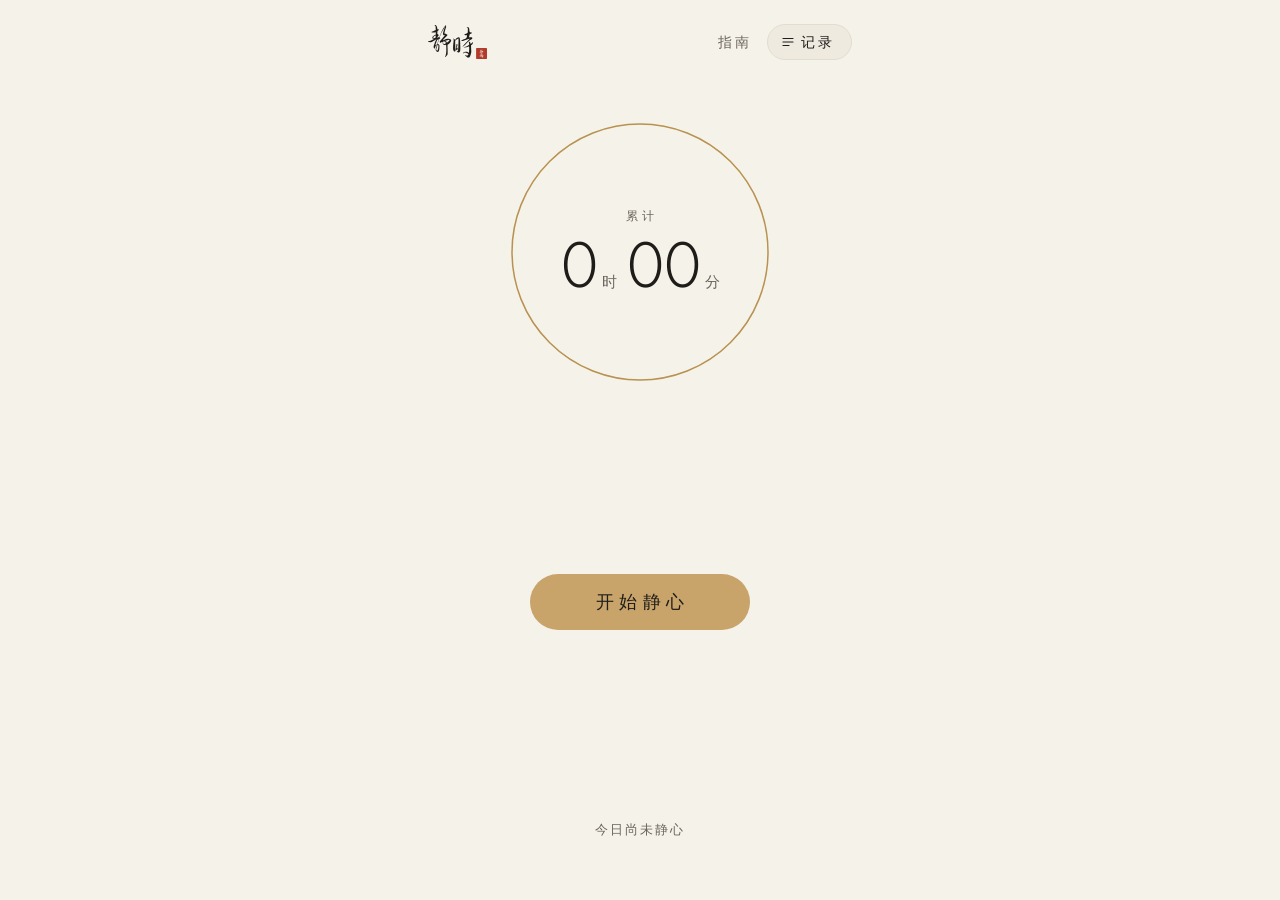
==== commit 042e8ff6: "v0.6.1：修微信里新页面配旧样式；「指南」改为浅色小字；静心中显示开始时间与已静心分钟 - css/js 地址带版本号，离线缓存更新时绕过浏览器缓存（tools/bump.mjs 一次改齐） - " ====
--- a/index.html
+++ b/index.html
@@ -26,8 +26,8 @@
 <link rel="apple-touch-icon" href="icons/icon-180.png">
 <link rel="icon" href="icons/icon-180.png">
 <link rel="preload" href="fonts/jost.woff2" as="font" type="font/woff2" crossorigin>
-<link rel="stylesheet" href="css/app.css">
-<script type="module" src="js/app.js"></script>
+<link rel="stylesheet" href="css/app.css?v=0.6.1">
+<script type="module" src="js/app.js?v=0.6.1"></script>
 </head>
 <body>
 <img src="icons/icon-512.png" alt="" aria-hidden="true" width="300" height="300" style="position:absolute;left:-9999px;top:0;width:300px;height:300px">
@@ -36,10 +36,7 @@
   <header class="bar">
     <img class="logo" src="icons/logo.svg" alt="静时">
     <div class="bar-right">
-    <a id="toGuide" class="tab" href="guide.html">
-      <svg width="14" height="14" viewBox="0 0 24 24" aria-hidden="true"><path d="M3 5.5h6a3 3 0 0 1 3 3V20a2.5 2.5 0 0 0-2.5-2.5H3zM21 5.5h-6a3 3 0 0 0-3 3V20a2.5 2.5 0 0 1 2.5-2.5H21z" fill="none" stroke="currentColor" stroke-width="1.6" stroke-linejoin="round"></path></svg>
-      <span>指南</span>
-    </a>
+    <a id="toGuide" class="toplink" href="guide.html">指南</a>
     <button id="toRecords" class="tab" type="button">
       <svg width="14" height="14" viewBox="0 0 14 14" aria-hidden="true"><path d="M2 3.5h10M2 7h10M2 10.5h6" fill="none" stroke="currentColor" stroke-width="1.2" stroke-linecap="round"></path></svg>
       <span>记录</span>
@@ -77,6 +74,7 @@
     <svg class="phrase" viewBox="0 0 291.1 103.4" role="img" aria-label="静心中"><path d="M22.1 0.3L22.1 0.3Q24.5-0.1 24.9 0.1Q25.3 0.3 26.1 1.5L26.1 1.5Q27.7 3.1 28.1 3.9L28.1 3.9Q29.7 7.1 30.1 12.3L30.1 12.3Q30.1 13.1 30.3 13.5Q30.5 13.9 31.3 13.5L31.3 13.5Q32.1 13.5 32.7 14.1Q33.3 14.7 34.5 14.9Q35.7 15.1 35.7 15.5L35.7 15.5Q35.7 15.9 32.1 18.7L32.1 18.7Q30.5 19.5 30.5 19.9L30.5 19.9Q30.5 20.7 30.3 24.3Q30.1 27.9 30.1 28.7L30.1 28.7Q30.5 29.1 30.9 29.1L30.9 29.1Q32.5 29.5 32.9 30.3L32.9 30.3Q32.9 30.7 33.7 31.3Q34.5 31.9 34.5 32.3L34.5 32.3Q34.5 34.3 32.9 35.5L32.9 35.5Q32.1 36.3 31.3 37.5Q30.5 38.7 30.1 39.5L30.1 39.5Q28.5 40.3 28.9 41.1L28.9 41.1Q29.7 41.1 29.7 41.1L29.7 41.1Q30.1 41.1 31.1 40.5Q32.1 39.9 32.1 39.9L32.1 39.9Q32.5 39.5 34.5 39.5Q36.5 39.5 36.7 39.1Q36.9 38.7 37.9 35.3Q38.9 31.9 39.3 31.1L39.3 31.1L40.9 27.9Q42.9 23.5 45.9 17.1Q48.9 10.7 51.7 7.5L51.7 7.5L52.9 5.1Q53.7 3.9 54.3 2.9Q54.9 1.9 55.1 1.3Q55.3 0.7 55.7 0.7L55.7 0.7Q55.7 0.7 56.9 1.9Q58.1 3.1 58.1 3.5L58.1 3.5Q58.1 4.3 58.3 4.7Q58.5 5.1 58.3 6.1Q58.1 7.1 57.9 8.3Q57.7 9.5 56.1 12.7L56.1 12.7Q54.9 17.1 53.7 22.3Q52.5 27.5 52.9 27.5L52.9 27.5Q52.9 27.9 54.9 27.9L54.9 27.9Q56.9 27.9 57.7 28.3Q58.5 28.7 59.7 29.5L59.7 29.5Q60.1 29.9 61.3 30.9Q62.5 31.9 62.5 32.5Q62.5 33.1 61.3 34.3Q60.1 35.5 59.5 36.5Q58.9 37.5 58.5 37.5L58.5 37.5Q56.9 37.9 53.3 43.1L53.3 43.1Q47.7 49.1 48.1 49.5L48.1 49.5Q48.5 49.5 51.3 48.3L51.3 48.3Q58.5 45.1 63.3 44.7L63.3 44.7Q68.9 43.9 71.3 46.3L71.3 46.3Q72.9 47.1 73.3 47.1L73.3 47.1Q73.7 47.5 74.1 48.5Q74.5 49.5 74.5 50.7L74.5 50.7Q74.1 51.5 73.5 53.1Q72.9 54.7 71.3 56.3L71.3 56.3Q70.5 57.5 68.5 59.3Q66.5 61.1 65.7 61.9L65.7 61.9Q63.3 63.1 63.1 63.5Q62.9 63.9 62.9 64.3L62.9 64.3Q62.9 65.1 62.9 71.9L62.9 71.9Q63.3 77.1 63.3 84.1Q63.3 91.1 63.3 92.3L63.3 92.3Q62.9 95.1 61.9 97.1Q60.9 99.1 60.9 99.1L60.9 99.1Q60.5 99.1 60.3 98.9Q60.1 98.7 59.7 98.7L59.7 98.7Q58.9 99.5 57.7 102.3L57.7 102.3Q56.9 103.1 56.1 103.3Q55.3 103.5 55.1 103.3Q54.9 103.1 55.3 102.7L55.3 102.7Q55.7 101.1 56.9 97.5L56.9 97.5Q59.3 90.7 58.9 76.3L58.9 76.3Q58.9 69.5 58.5 67.5L58.5 67.5Q58.5 65.5 58.3 65.1Q58.1 64.7 57.7 64.3L57.7 64.3Q56.9 63.9 56.3 63.9Q55.7 63.9 53.9 64.1Q52.1 64.3 51.3 63.9L51.3 63.9Q48.9 63.1 47.7 60.3L47.7 60.3Q47.3 58.7 47.3 56.3Q47.3 53.9 46.9 53.9Q46.5 53.9 42.9 55.7Q39.3 57.5 39.1 57.5Q38.9 57.5 38.1 55.5L38.1 55.5Q37.7 53.9 37.9 53.5Q38.1 53.1 39.7 51.1L39.7 51.1Q45.3 45.1 50.5 38.3L50.5 38.3Q52.1 36.7 53.1 34.9Q54.1 33.1 53.7 32.3L53.7 32.3Q52.9 31.9 51.3 33.1L51.3 33.1Q50.5 33.1 49.7 31.9L49.7 31.9Q47.7 30.7 48.1 27.9L48.1 27.9Q48.1 25.9 49.7 21.1L49.7 21.1Q50.5 18.7 51.7 14.7L51.7 14.7Q53.7 7.5 54.5 5.9L54.5 5.9Q54.9 5.5 55.3 4.3Q55.7 3.1 55.7 2.7L55.7 2.7Q55.3 2.7 55.3 2.7Q55.3 2.7 54.5 4.1Q53.7 5.5 53.7 5.7Q53.7 5.9 53.1 7.1Q52.5 8.3 52.1 9.1L52.1 9.1Q52.1 10.3 50.5 12.9Q48.9 15.5 48.1 15.9L48.1 15.9Q47.7 16.3 47.3 17.7Q46.9 19.1 46.1 20.3L46.1 20.3Q42.9 24.7 38.5 36.3L38.5 36.3Q37.3 39.5 37.3 39.7Q37.3 39.9 38.5 41.1Q39.7 42.3 39.3 42.7L39.3 42.7Q39.3 43.5 37.3 44.7L37.3 44.7Q36.1 44.7 36.1 45.1L36.1 45.1Q35.7 45.5 33.5 52.7Q31.3 59.9 31.3 61.1L31.3 61.1Q31.3 61.5 32.5 61.5L32.5 61.5Q33.3 61.9 33.9 62.1Q34.5 62.3 35.7 63.9L35.7 63.9Q36.5 65.1 36.7 66.3Q36.9 67.5 36.9 70.3L36.9 70.3Q36.9 75.9 35.7 81.5L35.7 81.5Q35.3 84.3 33.9 85.5Q32.5 86.7 30.5 86.7L30.5 86.7Q28.9 86.7 26.9 84.3L26.9 84.3Q25.3 82.7 24.9 81.7Q24.5 80.7 24.5 79.1L24.5 79.1Q24.9 77.1 25.7 73.9L25.7 73.9Q28.9 64.3 28.5 64.3L28.5 64.3Q28.1 64.3 26.9 65.5L26.9 65.5Q25.7 66.7 24.7 68.1Q23.7 69.5 23.7 70.3L23.7 70.3Q23.7 71.1 22.9 72.7Q22.1 74.3 22.1 75.1L22.1 75.1Q22.1 75.9 21.9 76.1Q21.7 76.3 21.3 76.3L21.3 76.3Q20.9 76.3 20.7 76.1Q20.5 75.9 19.7 75.1L19.7 75.1Q17.3 71.9 18.1 69.9L18.1 69.9Q18.1 69.1 18.1 68.7L18.1 68.7Q18.1 66.7 20.9 60.3L20.9 60.3Q21.7 56.3 24.9 50.3L24.9 50.3Q27.3 45.9 26.9 45.9L26.9 45.9Q26.1 45.9 23.1 48.1Q20.1 50.3 17.3 51.5L17.3 51.5Q11.7 55.5 8.1 55.5L8.1 55.5Q4.9 56.3 2.1 54.3L2.1 54.3Q1.3 53.9 0.5 52.9Q-0.3 51.9 0.1 51.5L0.1 51.5Q0.1 51.5 2.1 51.7Q4.1 51.9 5.3 51.5L5.3 51.5Q6.9 51.1 12.9 48.3Q18.9 45.5 18.9 45.5L18.9 45.5Q18.9 45.1 17.9 44.3Q16.9 43.5 16.1 43.9L16.1 43.9Q15.3 43.9 14.5 43.3Q13.7 42.7 13.7 41.5L13.7 41.5Q13.7 38.7 16.1 36.3L16.1 36.3Q18.9 33.9 23.7 31.1L23.7 31.1L25.3 30.3L24.9 27.1Q24.9 23.5 24.9 23.5L24.9 23.5Q24.9 23.1 23.5 23.5Q22.1 23.9 21.7 23.9L21.7 23.9Q21.3 24.3 18.1 24.5Q14.9 24.7 13.7 24.3L13.7 24.3Q12.9 24.3 11.9 23.7Q10.9 23.1 10.9 22.3L10.9 22.3Q11.7 22.3 14.1 21.3Q16.5 20.3 16.5 20.3L16.5 20.3Q17.3 20.3 22.5 17.1L22.5 17.1Q24.9 16.3 24.9 15.9L24.9 15.9Q24.9 15.1 24.7 9.9Q24.5 4.7 24.1 3.9Q23.7 3.1 23.1 2.3Q22.5 1.5 21.7 1.5L21.7 1.5Q20.5 0.7 21.7 0.3L21.7 0.3Q21.7 0.3 22.1 0.3ZM24.9 37.1L24.9 37.1Q25.3 33.9 24.5 33.9L24.5 33.9Q24.5 33.9 22.9 34.3L22.9 34.3Q21.3 35.1 18.9 36.9Q16.5 38.7 16.5 39.5L16.5 39.5Q16.5 40.3 16.9 40.9Q17.3 41.5 17.7 41.5L17.7 41.5Q18.1 41.9 20.1 42.3L20.1 42.3Q22.9 43.1 23.7 41.1L23.7 41.1Q24.5 40.3 24.9 37.1ZM34.5 45.9L34.5 45.9Q33.7 45.5 32.9 45.9L32.9 45.9Q32.1 46.3 30.5 47.9Q28.9 49.5 28.5 50.7L28.5 50.7Q27.7 51.9 27.3 54.1Q26.9 56.3 26.1 57.5L26.1 57.5L24.9 61.5Q23.3 65.1 24.5 65.1L24.5 65.1Q24.5 65.1 25.7 64.3L25.7 64.3Q26.9 63.1 28.3 62.5Q29.7 61.9 29.7 61.5L29.7 61.5Q30.1 60.3 32.3 53.1Q34.5 45.9 34.5 45.9ZM68.5 48.3L68.5 48.3Q67.7 47.5 65.3 48.3L65.3 48.3Q62.5 48.7 58.9 49.7Q55.3 50.7 55.3 51.1L55.3 51.1Q55.3 51.5 56.5 51.9Q57.7 52.3 58.3 52.7Q58.9 53.1 59.7 54.7L59.7 54.7Q60.9 57.1 61.1 57.1Q61.3 57.1 62.9 55.9Q64.5 54.7 66.1 53.5L66.1 53.5Q68.1 51.9 68.7 50.3Q69.3 48.7 68.5 48.3ZM54.5 53.5L54.5 53.5Q52.1 52.7 50.1 53.1L50.1 53.1Q49.7 53.1 49.3 53.3Q48.9 53.5 48.5 54.3L48.5 54.3Q48.1 55.5 48.3 56.7Q48.5 57.9 48.9 58.7L48.9 58.7Q49.7 61.9 52.1 61.5L52.1 61.5Q52.5 61.5 54.7 60.5Q56.9 59.5 56.9 59.1L56.9 59.1Q58.1 58.7 56.9 56.7L56.9 56.7Q56.1 53.9 54.5 53.5ZM32.5 64.3L32.5 64.3Q32.1 63.9 31.5 63.5Q30.9 63.1 30.7 63.5Q30.5 63.9 30.1 66.3L30.1 66.3Q29.7 70.3 27.3 75.5L27.3 75.5Q26.1 79.1 26.9 80.3L26.9 80.3Q26.9 80.7 27.7 81.5L27.7 81.5Q28.9 83.1 29.7 82.9Q30.5 82.7 31.3 80.7L31.3 80.7Q32.5 78.3 33.1 73.1Q33.7 67.9 33.3 65.5L33.3 65.5Q32.9 64.7 32.5 64.3ZM110.1 44.7L110.1 44.7Q110.9 43.1 112.9 45.1L112.9 45.1Q114.1 47.1 117.3 52.3L117.3 52.3Q119.7 57.9 120.1 57.9L120.1 57.9Q120.1 57.9 121.3 56.7L121.3 56.7Q121.7 55.5 122.5 55.5Q123.3 55.5 123.3 58.9Q123.3 62.3 122.5 62.9Q121.7 63.5 123.3 66.3L123.3 66.3Q124.5 67.9 124.5 68.7Q124.5 69.5 123.3 69.9L123.3 69.9Q122.9 70.7 121.7 70.3Q120.5 69.9 119.7 69.9L119.7 69.9L118.5 69.9L115.7 67.9Q111.3 63.5 110.1 60.7Q108.9 57.9 108.9 53.1L108.9 53.1Q108.9 48.7 110.1 44.7ZM178.9 33.5L178.9 33.5Q183.3 32.7 188.9 37.1L188.9 37.1Q190.5 39.1 191.1 40.5Q191.7 41.9 192.9 44.7L192.9 44.7Q193.7 48.7 193.7 52.7Q193.7 56.7 192.9 57.9L192.9 57.9Q190.1 62.3 188.9 63.5Q187.7 64.7 185.7 65.1L185.7 65.1Q184.5 66.3 183.3 66.7L183.3 66.7Q182.9 67.1 182.1 67.1Q181.3 67.1 181.3 66.7L181.3 66.7Q181.3 66.3 182.9 63.9L182.9 63.9Q186.9 59.5 187.7 50.7L187.7 50.7Q188.5 41.9 184.5 37.1L184.5 37.1Q183.3 36.3 181.7 35.5Q180.1 34.7 179.7 34.7L179.7 34.7Q177.3 34.7 175.5 36.1Q173.7 37.5 167.3 43.1L167.3 43.1Q162.1 48.7 159.3 50.5Q156.5 52.3 152.5 52.3L152.5 52.3Q149.7 52.3 146.3 50.1Q142.9 47.9 140.9 45.1L140.9 45.1Q140.5 43.5 140.5 43.1L140.5 43.1Q139.7 42.7 140.5 42.7L140.5 42.7Q141.7 42.7 143.3 44.7L143.3 44.7Q144.9 45.1 146.9 46.3L146.9 46.3L150.5 47.9L152.5 47.5Q155.3 47.5 158.1 46.1Q160.9 44.7 168.5 39.1L168.5 39.1Q175.3 34.3 178.9 33.5ZM272.1 4.7L272.1 4.7Q274.5 5.9 275.3 8.3L275.3 8.3Q276.9 9.9 276.9 11.5L276.9 11.5Q277.3 17.1 276.1 18.3L276.1 18.3Q276.1 19.5 276.1 20.5Q276.1 21.5 275.3 23.9L275.3 23.9Q275.3 25.9 275.7 26.3Q276.1 26.7 277.3 26.7L277.3 26.7Q281.3 25.9 284.5 26.3L284.5 26.3Q285.7 26.3 287.7 26.9Q289.7 27.5 290.1 28.1Q290.5 28.7 290.9 29.9Q291.3 31.1 290.9 32.3L290.9 32.3Q290.5 34.7 285.7 39.9L285.7 39.9Q283.7 42.3 280.7 45.1Q277.7 47.9 276.9 48.3L276.9 48.3Q275.3 48.7 275.3 49.1L275.3 49.1Q274.5 50.7 274.5 57.9L274.5 57.9Q274.5 62.3 274.1 66.7L274.1 66.7Q273.3 75.9 274.1 86.7L274.1 86.7Q274.1 89.9 273.7 91.5Q273.3 93.1 272.7 94.1Q272.1 95.1 272.1 95.9L272.1 95.9Q271.7 96.7 271.1 98.1Q270.5 99.5 270.5 99.5L270.5 99.5Q268.9 99.5 268.5 96.3L268.5 96.3Q268.5 93.5 268.3 93.5Q268.1 93.5 267.3 87.1Q266.5 80.7 266.9 71.1Q267.3 61.5 267.3 57.5L267.3 57.5L267.3 52.3L265.3 52.3Q262.5 52.3 261.7 52.3L261.7 52.3Q261.3 52.3 260.1 50.9Q258.9 49.5 258.5 48.7L258.5 48.7Q258.1 47.5 258.1 45.3Q258.1 43.1 258.5 43.1L258.5 43.1Q258.9 43.1 260.1 43.9Q261.3 44.7 261.7 45.1L261.7 45.1Q262.5 46.7 264.5 46.7L264.5 46.7Q265.7 46.7 266.5 46.3L266.5 46.3L267.3 45.5L267.7 39.5Q267.7 33.9 267.1 33.7Q266.5 33.5 262.7 35.3Q258.9 37.1 257.7 38.3L257.7 38.3Q252.9 40.7 248.9 40.7L248.9 40.7Q245.7 40.7 244.1 39.5L244.1 39.5Q242.9 39.1 241.7 37.7Q240.5 36.3 240.5 35.9L240.5 35.9Q240.5 35.5 240.9 35.9L240.9 35.9Q240.9 35.9 242.1 35.9L242.1 35.9Q244.5 37.1 249.3 35.9L249.3 35.9Q253.7 33.9 258.1 32.7L258.1 32.7Q260.9 32.3 261.7 31.9L261.7 31.9Q266.5 30.3 267.7 29.1L267.7 29.1Q268.1 29.1 268.1 24.7Q268.1 20.3 268.5 16.1Q268.9 11.9 268.9 10.3L268.9 10.3Q269.3 8.7 269.1 8.1Q268.9 7.5 268.5 6.7L268.5 6.7Q267.7 4.7 267.9 4.3Q268.1 3.9 268.7 3.9Q269.3 3.9 270.5 4.1Q271.7 4.3 272.1 4.7ZM286.1 29.1L286.1 29.1Q285.7 27.9 281.7 28.7L281.7 28.7Q279.7 29.1 278.9 29.1L278.9 29.1Q276.9 29.1 276.1 30.3L276.1 30.3Q275.3 30.7 274.9 35.3Q274.5 39.9 274.9 39.9Q275.3 39.9 279.5 36.5Q283.7 33.1 284.1 32.3L284.1 32.3Q284.5 31.1 285.3 30.5Q286.1 29.9 286.1 29.1Z" fill="#1F1D1A"></path></svg>
   </div>
   <div class="sit-foot">
+    <div class="sit-time" id="sitTime" hidden></div>
     <div class="sit-hint" id="sitHint">5 秒后进入静心状态
 请不要离开此页面</div>
   </div>
--- a/css/app.css
+++ b/css/app.css
@@ -87,7 +87,13 @@
 }
 .tab { position: relative; }
 a.tab { color: var(--ink); text-decoration: none; }
-.bar-right { display: flex; align-items: center; gap: 8px; }
+.bar-right { display: flex; align-items: center; gap: 6px; flex-wrap: nowrap; }
+/* 「指南」偶尔才看：只是一行浅色字，让每天用的「记录」更突出 */
+.toplink {
+  flex: none; white-space: nowrap; min-height: 44px; padding: 0 10px;
+  display: flex; align-items: center;
+  font-size: 14px; letter-spacing: 0.2em; color: var(--muted); text-decoration: none;
+}
 
 /* 第一次在微信里打开：教用户把静时收进浮窗 */
 .onboard { position: fixed; inset: 0; z-index: 40; background: rgba(24, 21, 17, 0.8); }
@@ -235,6 +241,8 @@
   position: absolute; left: 0; right: 0; bottom: calc(env(safe-area-inset-bottom) + 24px);
   display: flex; flex-direction: column; align-items: center; gap: 10px;
 }
+.sit-time { font-size: 13px; letter-spacing: 0.15em; color: var(--dim-ink); }
+.sit-time .num { font-size: 15px; letter-spacing: 0.03em; }
 .sit-hint { font-size: 12px; letter-spacing: 0.15em; color: var(--muted); text-align: center; padding: 0 28px; line-height: 1.9; white-space: pre-line; }
 
 /* ---------- 静心记录 ---------- */
